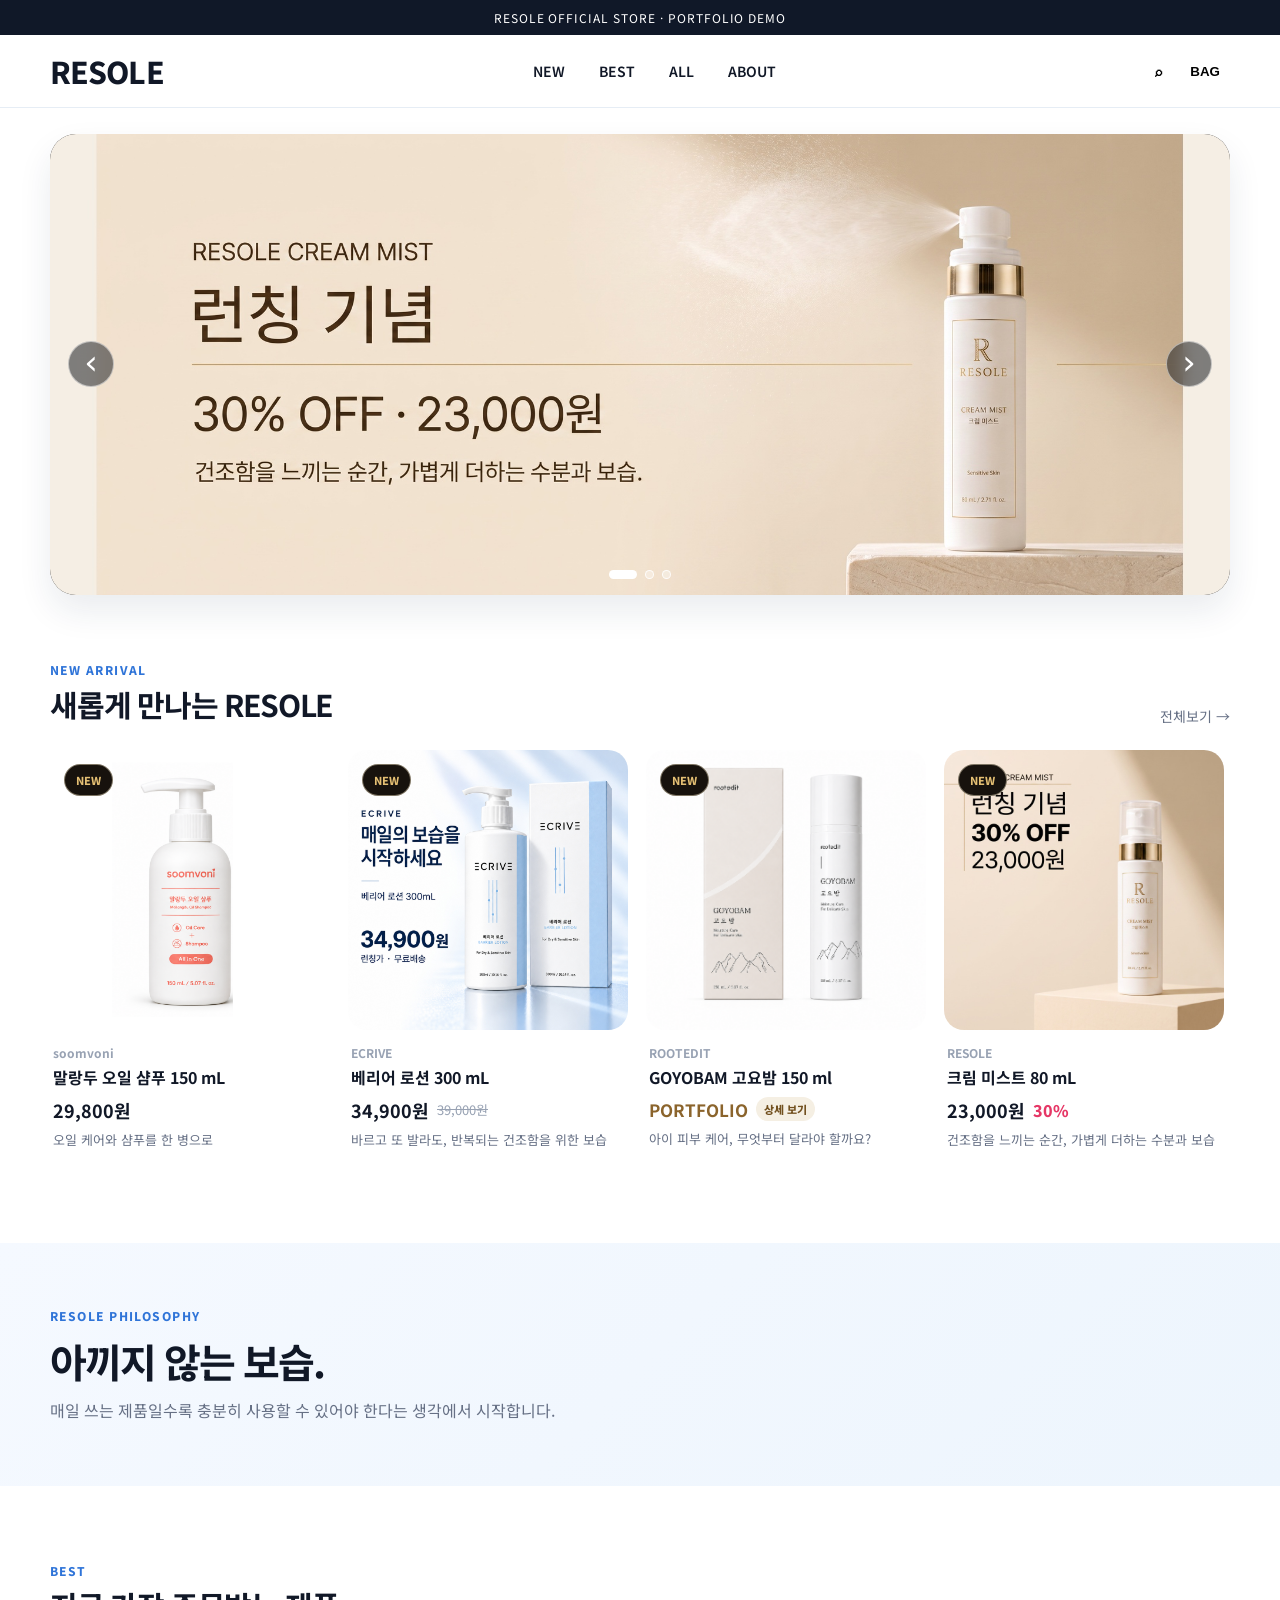
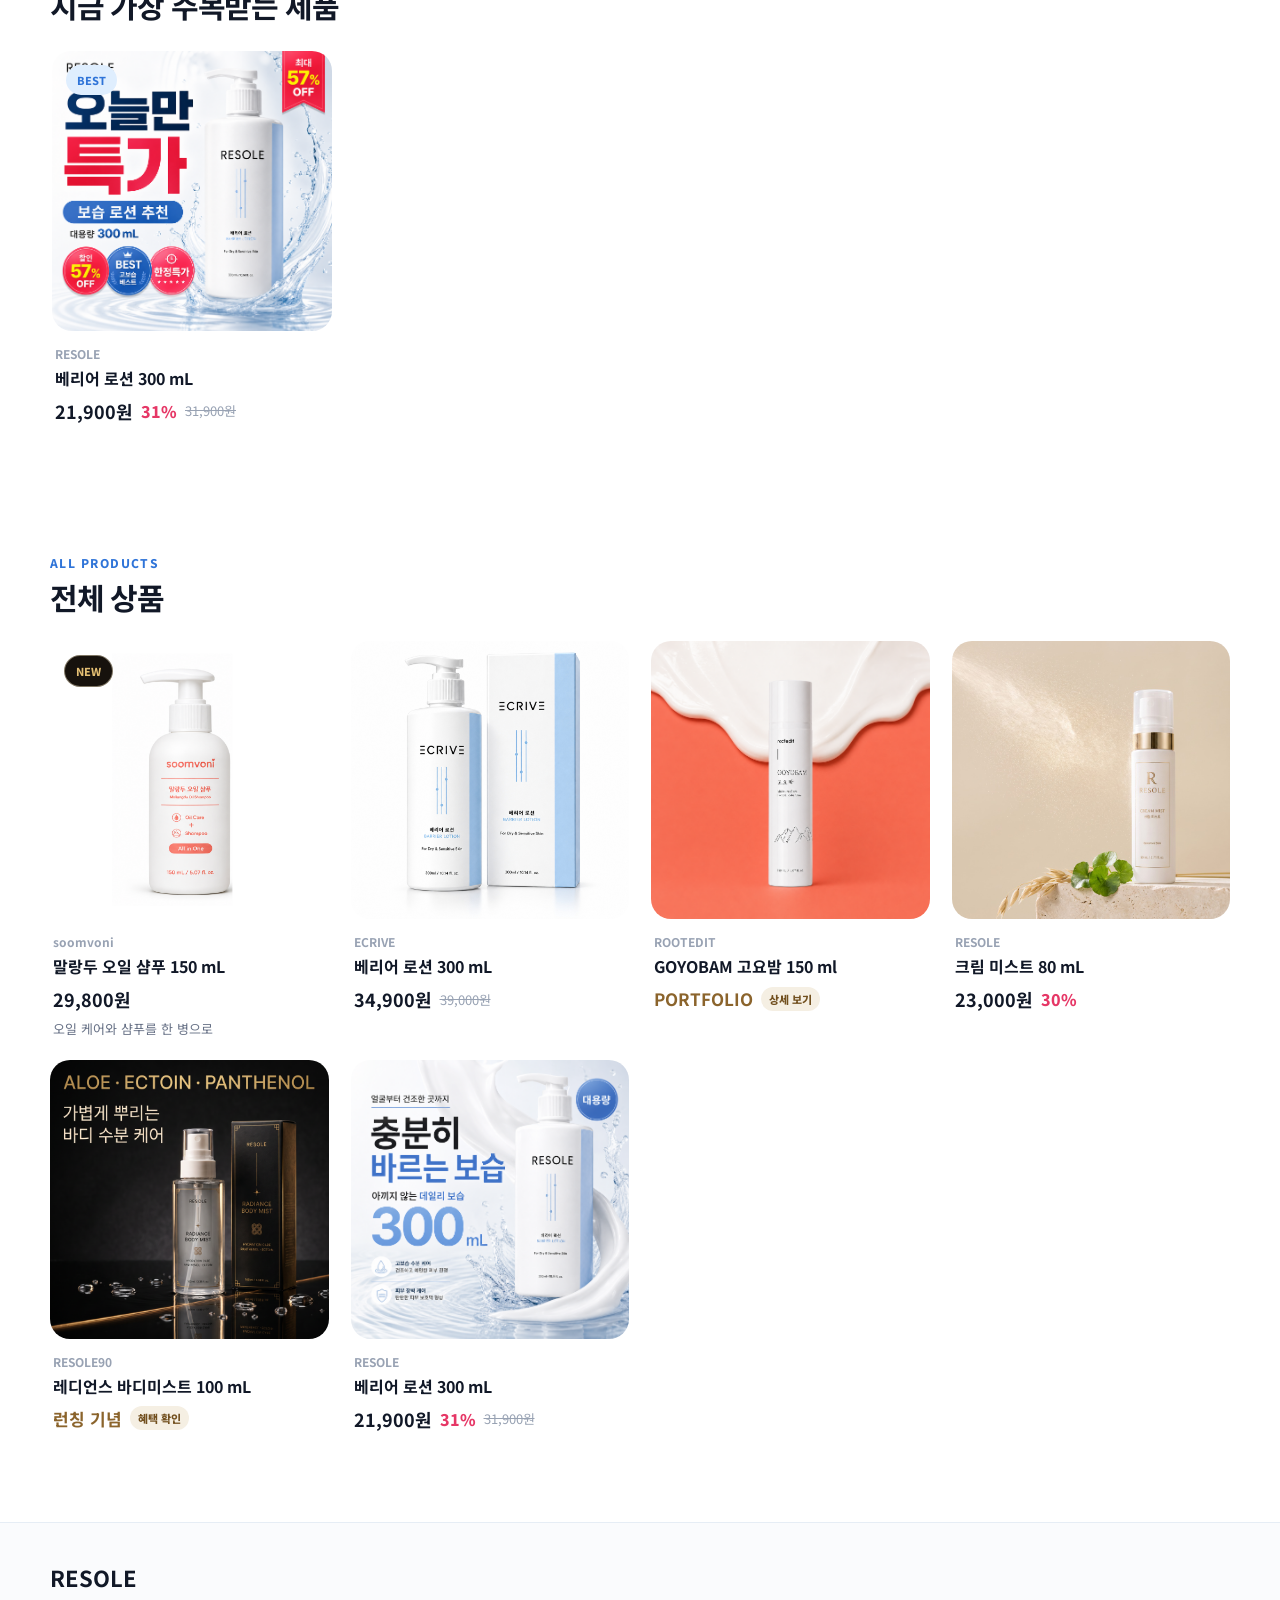
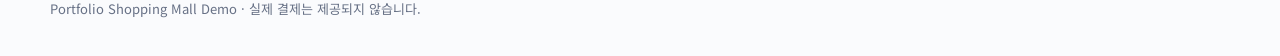
==== resole-lotion-demo/index.html @ a3c67f02 "Match video surrounds to artwork with raster-backed ivory surface" ====
<!doctype html>
<html lang="ko">
<head>
  <meta charset="UTF-8" />
  <meta name="viewport" content="width=device-width, initial-scale=1.0" />
  <title>RESOLE STORE</title>
  <meta name="description" content="RESOLE 제품 포트폴리오 스토어" />
  <link rel="preconnect" href="https://fonts.googleapis.com">
  <link rel="preconnect" href="https://fonts.gstatic.com" crossorigin>
  <link href="https://fonts.googleapis.com/css2?family=Noto+Sans+KR:wght@400;500;600;700;800&display=swap" rel="stylesheet">
  <link rel="stylesheet" href="styles.css?v=20260813-main-restored" />
  <link rel="stylesheet" href="shop.css?v=20260813-main-restored" />
  <link rel="stylesheet" href="shop-enhancements.css?v=20260813-full-responsive" />
  <script defer src="shop-script.js?v=20260813-main-restored"></script>
</head>
<body class="shop-home">
  <div class="notice-bar">RESOLE OFFICIAL STORE · PORTFOLIO DEMO</div>
  <header class="store-header">
    <div class="store-shell header-row">
      <a class="store-logo" href="./">RESOLE</a>
      <nav class="store-nav" aria-label="주요 메뉴"><a href="#new">NEW</a><a href="#best">BEST</a><a href="#all">ALL</a><a href="#about">ABOUT</a></nav>
      <div class="header-actions" aria-label="쇼핑 메뉴"><button type="button" aria-label="검색">⌕</button><button type="button" aria-label="장바구니">BAG</button></div>
    </div>
  </header>
  <main>
    <section class="store-hero store-shell" aria-labelledby="featured-campaigns">
      <h1 class="sr-only" id="featured-campaigns">주요 캠페인</h1>
      <div class="hero-carousel" data-carousel aria-roledescription="carousel" aria-label="RESOLE 주요 제품 배너">
        <div class="hero-viewport">
          <div class="hero-track">
            <article class="hero-slide" data-slide aria-label="1 / 3">
              <a href="product/cream-mist.html" class="hero-link"><img src="assets/cream-mist/shop/banner.jpg" alt="RESOLE 크림 미스트 런칭 기념 배너" /></a>
            </article>
            <article class="hero-slide" data-slide aria-label="2 / 3">
              <a href="product/radiance-body-mist.html" class="hero-link"><img src="assets/body-mist/shop/BANNER.png" alt="리솔90 레디언스 바디미스트 런칭 기념 배너" /></a>
            </article>
            <article class="hero-slide" data-slide aria-label="3 / 3">
              <a href="product/barrier-lotion.html" class="hero-link"><img src="../banner/main-banner.png" alt="RESOLE 베리어 로션 메인 배너" /></a>
            </article>
          </div>
        </div>
        <button class="carousel-control carousel-prev" type="button" data-carousel-prev aria-label="이전 배너">‹</button>
        <button class="carousel-control carousel-next" type="button" data-carousel-next aria-label="다음 배너">›</button>
        <div class="carousel-dots" aria-label="배너 선택">
          <button type="button" class="active" data-slide-to="0" aria-label="크림 미스트 배너 보기" aria-current="true"></button>
          <button type="button" data-slide-to="1" aria-label="바디미스트 배너 보기"></button>
          <button type="button" data-slide-to="2" aria-label="베리어 로션 배너 보기"></button>
        </div>
      </div>
    </section>

    <section id="new" class="store-section store-shell">
      <div class="store-section-head"><div><p class="section-kicker">NEW ARRIVAL</p><h2>새롭게 만나는 RESOLE</h2></div><a href="#all">전체보기 <span>→</span></a></div>
      <div class="product-rail" aria-label="신상품 목록">
<article class="product-card"><a href="product/soomvoni-mallangdu.html?v=20261126-soomvoni-r7" class="product-image-wrap"><span class="card-badge mist">NEW</span><img src="assets/soomvoni-mallangdu/shop/t01.png?v=20261126-soomvoni-r7" alt="숨보니 말랑두 오일 샴푸 150 mL"></a><div class="product-card-body"><p class="product-brand">soomvoni</p><a href="product/soomvoni-mallangdu.html?v=20261126-soomvoni-r7" class="product-name">말랑두 오일 샴푸 150 mL</a><div class="product-price"><strong>29,800원</strong></div><p class="product-meta">오일 케어와 샴푸를 한 병으로</p></div></article>
        <article class="product-card">
          <a href="product/ecrive-barrier-lotion.html?v=20261022-r2" class="product-image-wrap"><span class="card-badge mist">NEW</span><img src="assets/ecrive-barrier-lotion/shop/01-copy-launch.jpg?v=20260928-r1" alt="ECRIVE 베리어 로션 300 mL" /></a>
          <div class="product-card-body"><p class="product-brand">ECRIVE</p><a href="product/ecrive-barrier-lotion.html?v=20261022-r2" class="product-name">베리어 로션 300 mL</a><div class="product-price"><strong>34,900원</strong><del>39,000원</del></div><p class="product-meta">바르고 또 발라도, 반복되는 건조함을 위한 보습</p></div>
        </article>
        <article class="product-card">
          <a href="product/goyobam.html?v=20260908-r10" class="product-image-wrap"><span class="card-badge mist">NEW</span><img src="assets/goyobam/shop/thumb01.png?v=20260827-r1" alt="ROOTEDIT GOYOBAM 고요밤 150 ml" /></a>
          <div class="product-card-body"><p class="product-brand">ROOTEDIT</p><a href="product/goyobam.html?v=20260908-r10" class="product-name">GOYOBAM 고요밤 150 ml</a><div class="product-availability"><strong>PORTFOLIO</strong><span>상세 보기</span></div><p class="product-meta">아이 피부 케어, 무엇부터 달라야 할까요?</p></div>
        </article>
        <article class="product-card">
          <a href="product/cream-mist.html" class="product-image-wrap"><span class="card-badge mist">NEW</span><img src="assets/cream-mist/shop/thumb01.jpg" alt="RESOLE 크림 미스트 80 mL" /></a>
          <div class="product-card-body"><p class="product-brand">RESOLE</p><a href="product/cream-mist.html" class="product-name">크림 미스트 80 mL</a><div class="product-price"><strong>23,000원</strong><span>30%</span></div><p class="product-meta">건조함을 느끼는 순간, 가볍게 더하는 수분과 보습</p></div>
        </article>
        <article class="product-card">
          <a href="product/radiance-body-mist.html" class="product-image-wrap"><span class="card-badge mist">NEW</span><img src="assets/body-mist/shop/S-04_thumb.png" alt="리솔90 레디언스 바디미스트 100 mL" /></a>
          <div class="product-card-body"><p class="product-brand">RESOLE90</p><a href="product/radiance-body-mist.html" class="product-name">레디언스 바디미스트 100 mL</a><div class="product-availability"><strong>런칭 기념</strong><span>한정 혜택</span></div><p class="product-meta">건조함이 느껴지는 순간, 산뜻하게</p></div>
        </article>
        <article class="product-card">
          <a href="product/barrier-lotion.html" class="product-image-wrap"><span class="card-badge">NEW</span><img src="../thumbs/thum01_00001_.png" alt="RESOLE 베리어 로션 300 mL" /></a>
          <div class="product-card-body"><p class="product-brand">RESOLE</p><a href="product/barrier-lotion.html" class="product-name">베리어 로션 300 mL</a><div class="product-price"><strong>21,900원</strong><span>31%</span><del>31,900원</del></div><p class="product-meta">얼굴부터 건조한 곳까지 충분히</p></div>
        </article>
      </div>
    </section>

    <section class="story-strip" id="about"><div class="store-shell story-inner"><p class="section-kicker">RESOLE PHILOSOPHY</p><h2>아끼지 않는 보습.</h2><p>매일 쓰는 제품일수록 충분히 사용할 수 있어야 한다는 생각에서 시작합니다.</p></div></section>

    <section id="best" class="store-section store-shell">
      <div class="store-section-head"><div><p class="section-kicker">BEST</p><h2>지금 가장 주목받는 제품</h2></div></div>
      <div class="product-rail"><article class="product-card"><a href="product/barrier-lotion.html" class="product-image-wrap"><span class="card-badge soft">BEST</span><img src="../thumbs/thum02_00001_.png" alt="RESOLE 베리어 로션 300 mL" /></a><div class="product-card-body"><p class="product-brand">RESOLE</p><a href="product/barrier-lotion.html" class="product-name">베리어 로션 300 mL</a><div class="product-price"><strong>21,900원</strong><span>31%</span><del>31,900원</del></div></div></article></div>
    </section>

    <section id="all" class="store-section store-shell compact-bottom">
      <div class="store-section-head"><div><p class="section-kicker">ALL PRODUCTS</p><h2>전체 상품</h2></div></div>
      <div class="all-product-grid">
<article class="product-card"><a href="product/soomvoni-mallangdu.html?v=20261126-soomvoni-r7" class="product-image-wrap"><span class="card-badge mist">NEW</span><img src="assets/soomvoni-mallangdu/shop/t01.png?v=20261126-soomvoni-r7" alt="숨보니 말랑두 오일 샴푸 150 mL"></a><div class="product-card-body"><p class="product-brand">soomvoni</p><a href="product/soomvoni-mallangdu.html?v=20261126-soomvoni-r7" class="product-name">말랑두 오일 샴푸 150 mL</a><div class="product-price"><strong>29,800원</strong></div><p class="product-meta">오일 케어와 샴푸를 한 병으로</p></div></article>
        <article class="product-card"><a href="product/ecrive-barrier-lotion.html?v=20261022-r2" class="product-image-wrap"><img src="assets/ecrive-barrier-lotion/shop/06-image-main.jpg?v=20260928-r1" alt="ECRIVE 베리어 로션 300 mL" /></a><div class="product-card-body"><p class="product-brand">ECRIVE</p><a href="product/ecrive-barrier-lotion.html?v=20261022-r2" class="product-name">베리어 로션 300 mL</a><div class="product-price"><strong>34,900원</strong><del>39,000원</del></div></div></article>
        <article class="product-card"><a href="product/goyobam.html?v=20260908-r10" class="product-image-wrap"><img src="assets/goyobam/shop/thumb06.png?v=20260827-r1" alt="ROOTEDIT GOYOBAM 고요밤 150 ml" /></a><div class="product-card-body"><p class="product-brand">ROOTEDIT</p><a href="product/goyobam.html?v=20260908-r10" class="product-name">GOYOBAM 고요밤 150 ml</a><div class="product-availability"><strong>PORTFOLIO</strong><span>상세 보기</span></div></div></article>
        <article class="product-card"><a href="product/cream-mist.html" class="product-image-wrap"><img src="assets/cream-mist/shop/thumb05.jpg" alt="RESOLE 크림 미스트 80 mL" /></a><div class="product-card-body"><p class="product-brand">RESOLE</p><a href="product/cream-mist.html" class="product-name">크림 미스트 80 mL</a><div class="product-price"><strong>23,000원</strong><span>30%</span></div></div></article>
        <article class="product-card"><a href="product/radiance-body-mist.html" class="product-image-wrap"><img src="assets/body-mist/shop/S-06_thumb.png" alt="리솔90 레디언스 바디미스트 100 mL" /></a><div class="product-card-body"><p class="product-brand">RESOLE90</p><a href="product/radiance-body-mist.html" class="product-name">레디언스 바디미스트 100 mL</a><div class="product-availability"><strong>런칭 기념</strong><span>혜택 확인</span></div></div></article>
        <article class="product-card"><a href="product/barrier-lotion.html" class="product-image-wrap"><img src="../thumbs/thum03_00001_.png" alt="RESOLE 베리어 로션 300 mL" /></a><div class="product-card-body"><p class="product-brand">RESOLE</p><a href="product/barrier-lotion.html" class="product-name">베리어 로션 300 mL</a><div class="product-price"><strong>21,900원</strong><span>31%</span><del>31,900원</del></div></div></article>
      </div>
    </section>
  </main>
  <footer class="store-footer"><div class="store-shell"><strong>RESOLE</strong><p>Portfolio Shopping Mall Demo · 실제 결제는 제공되지 않습니다.</p></div></footer>
</body>
</html>
---- resole-lotion-demo/styles.css ----
:root{--bg:#f5f8fc;--card:#fff;--line:#dfe8f5;--text:#101828;--muted:#667085;--blue:#6fa9ef;--blue-deep:#2f74d8;--shadow:0 18px 40px rgba(31,52,93,.08);--radius:24px}*{box-sizing:border-box}html{scroll-behavior:smooth}body{margin:0;font-family:'Noto Sans KR',system-ui,sans-serif;color:var(--text);background:linear-gradient(180deg,#f7faff 0%,#eef4fb 100%)}img,video{display:block;max-width:100%}a{color:inherit;text-decoration:none}.wrap{width:min(1180px,calc(100% - 32px));margin:0 auto}.card{background:rgba(255,255,255,.92);border:1px solid rgba(210,223,241,.95);border-radius:var(--radius);box-shadow:var(--shadow)}.top-banner{background:#0f172a;color:#fff;text-align:center;font-size:13px;padding:10px 16px}.site-header{position:sticky;top:0;z-index:30;backdrop-filter:blur(16px);background:rgba(248,251,255,.82);border-bottom:1px solid rgba(214,225,241,.8)}.header-inner{display:flex;justify-content:space-between;align-items:center;padding:18px 0}.brand{font-size:32px;font-weight:800;letter-spacing:-.03em}.nav{display:flex;gap:28px;color:var(--muted);font-weight:500}.hero-banner{padding:28px 0 20px}.hero-banner img{width:100%;border-radius:28px;border:1px solid rgba(210,223,241,.95);box-shadow:var(--shadow)}.product{display:grid;grid-template-columns:minmax(0,1.1fr) minmax(320px,420px);gap:28px;align-items:start;padding:14px 0 28px}.gallery-panel{display:grid;gap:16px}.gallery-main{padding:18px}.gallery-main img{border-radius:18px;width:100%}.thumb-grid{display:grid;grid-template-columns:repeat(3,1fr);gap:12px}.thumb{padding:8px;border-radius:18px;border:1px solid var(--line);background:rgba(255,255,255,.8);cursor:pointer}.thumb.active{border-color:var(--blue-deep);box-shadow:0 0 0 2px rgba(47,116,216,.14) inset}.thumb img{border-radius:12px}.purchase-panel{position:sticky;top:92px;padding:28px}.eyebrow{color:var(--blue-deep);font-weight:700;font-size:13px;margin:0 0 10px}.purchase-panel h1{font-size:36px;line-height:1.15;letter-spacing:-.04em;margin:0}.sub-title{color:var(--muted);margin:10px 0 0}.price-box{margin-top:22px;padding:18px 20px;border:1px solid #d5e5fb;border-radius:20px;background:linear-gradient(180deg,#f9fcff 0%,#f0f6ff 100%)}.event-chip{display:inline-block;padding:6px 10px;border-radius:999px;background:#ffe7ef;color:#d92d61;font-size:12px;font-weight:800}.price-line{display:flex;gap:10px;align-items:center;margin-top:12px}.origin{color:#98a2b3;text-decoration:line-through}.discount{color:#d92d61;font-weight:800}.sale-price{font-size:36px;font-weight:800;margin-top:6px;letter-spacing:-.03em}.delivery{color:var(--muted);margin:6px 0 0;font-size:14px}.key-points{margin:22px 0;padding-left:18px;display:grid;gap:10px;color:#344054}.option-box,.quantity-box,.total-box{display:flex;justify-content:space-between;align-items:center;gap:12px;padding:16px 0;border-top:1px solid var(--line)}.option-box label,.quantity-box span,.total-box span{font-weight:700}select,input[type=number]{border:1px solid #cfddf0;border-radius:12px;padding:12px 14px;font:inherit;background:#fff}select{min-width:160px}.qty-control{display:flex;align-items:center;gap:8px}.qty-control button{width:36px;height:36px;border-radius:10px;border:1px solid #cfddf0;background:#fff;cursor:pointer}.qty-control input{width:72px;text-align:center}.total-box strong{font-size:28px;letter-spacing:-.03em}.action-row{display:grid;grid-template-columns:1fr 1fr;gap:12px;margin-top:20px}.btn{border:0;border-radius:16px;padding:16px 18px;font:inherit;font-weight:800;cursor:pointer}.btn-light{background:#eef4fb;color:#344054}.btn-primary{background:linear-gradient(135deg,var(--blue-deep),var(--blue));color:#fff}.trust{display:grid;grid-template-columns:repeat(4,1fr);gap:14px;padding-bottom:22px}.trust-item{padding:20px}.trust-item strong{display:block;font-size:20px;color:var(--blue-deep)}.trust-item span{display:block;margin-top:8px;color:var(--muted);font-size:14px}.section-title{margin:18px 0}.section-title h2{margin:0;font-size:34px;letter-spacing:-.03em}.section-title p{margin:8px 0 0;color:var(--muted)}.detail-stack{display:grid;gap:18px}.detail-image,.video-block{width:100%}.detail-image{border-radius:24px;border:1px solid rgba(210,223,241,.95);box-shadow:var(--shadow);background:#fff}.video-block{padding:18px}.video-frame{position:relative;overflow:hidden;border-radius:18px;background:#fff}.video-frame video{width:100%;height:auto}.video-overlay{position:absolute;inset:0;width:100%;height:100%;object-fit:fill;pointer-events:none}.faq{padding:34px 0 120px}.faq-list{display:grid;gap:14px}details.card{padding:20px 22px}summary{cursor:pointer;font-weight:700}details p{color:var(--muted);margin:14px 0 0;line-height:1.7}.mobile-buybar{position:fixed;left:0;right:0;bottom:0;display:none;justify-content:space-between;align-items:center;gap:12px;padding:14px 16px calc(14px + env(safe-area-inset-bottom));background:rgba(255,255,255,.95);border-top:1px solid var(--line);box-shadow:0 -12px 30px rgba(31,52,93,.08)}.mobile-buybar strong{display:block}.mobile-buybar span{font-size:13px;color:var(--muted)}@media(max-width:1024px){.product{grid-template-columns:1fr}.purchase-panel{position:static}.trust{grid-template-columns:repeat(2,1fr)}}@media(max-width:720px){.wrap{width:min(100% - 20px,1000px)}.brand{font-size:26px}.nav{display:none}.hero-banner{padding-top:18px}.thumb-grid{grid-template-columns:repeat(3,1fr)}.purchase-panel{padding:22px}.purchase-panel h1,.sale-price{font-size:30px}.section-title h2{font-size:28px}.trust{grid-template-columns:1fr}.mobile-buybar{display:flex}body{padding-bottom:90px}}
---- resole-lotion-demo/shop.css ----
:root{--ink:#111827;--muted:#667085;--line:#e6edf5;--white:#fff;--blue:#6aa8ef;--blue-deep:#2f74d8;--pink:#ff5b7f}body.shop-home,body.product-page{background:#fff;color:var(--ink)}.store-shell{width:min(1180px,calc(100% - 32px));margin:0 auto}.notice-bar{background:#101828;color:#fff;text-align:center;padding:9px 14px;font-size:12px;letter-spacing:.08em}.store-header{position:sticky;top:0;z-index:50;background:rgba(255,255,255,.94);backdrop-filter:blur(14px);border-bottom:1px solid var(--line)}.header-row{display:flex;align-items:center;justify-content:space-between;min-height:72px}.store-logo{font-size:30px;font-weight:800;letter-spacing:-.03em}.store-nav{display:flex;gap:34px;font-size:14px;font-weight:600}.header-actions{display:flex;gap:8px}.header-actions button{border:0;background:transparent;padding:8px 10px;cursor:pointer;font-weight:700}.store-hero{padding:26px 0 10px}.hero-link img{width:100%;border-radius:26px;box-shadow:0 16px 34px rgba(19,41,75,.09)}.store-section{padding:56px 0}.store-section-head{display:flex;align-items:end;justify-content:space-between;margin-bottom:22px}.store-section-head h2{margin:4px 0 0;font-size:30px;letter-spacing:-.04em}.store-section-head>a{font-size:14px;color:var(--muted)}.section-kicker{margin:0;color:var(--blue-deep);font-weight:800;font-size:12px;letter-spacing:.12em}.product-rail{display:flex;gap:18px;overflow-x:auto;padding:2px 2px 18px;scroll-snap-type:x proximity;scrollbar-width:thin}.product-card{flex:0 0 280px;scroll-snap-align:start}.product-image-wrap{position:relative;display:block;border-radius:20px;overflow:hidden;background:#f4f7fb}.product-image-wrap img{width:100%;aspect-ratio:1/1;object-fit:cover}.card-badge{position:absolute;top:14px;left:14px;z-index:2;background:#0f172a;color:#fff;border-radius:999px;padding:7px 11px;font-size:11px;font-weight:800}.card-badge.soft{background:#dfeefe;color:#2f74d8}.product-card-body{padding:14px 3px 0}.product-brand{margin:0 0 4px;font-size:12px;color:#98a2b3;font-weight:700}.product-name{font-size:16px;font-weight:700}.product-price{display:flex;align-items:center;gap:8px;margin-top:8px}.product-price strong{font-size:18px}.product-price span{color:#e63766;font-weight:800}.product-price del{color:#98a2b3;font-size:13px}.product-meta{font-size:13px;color:var(--muted);margin:7px 0 0}.story-strip{background:linear-gradient(135deg,#f5f9ff,#edf5fd);margin:20px 0}.story-inner{padding:64px 0}.story-inner h2{font-size:40px;margin:8px 0;letter-spacing:-.05em}.story-inner p:last-child{color:var(--muted);margin:0}.all-product-grid{display:grid;grid-template-columns:repeat(4,minmax(0,1fr));gap:22px}.all-product-grid .product-card{flex:none}.compact-bottom{padding-bottom:90px}.store-footer{border-top:1px solid var(--line);background:#fafbfd;padding:38px 0;color:var(--muted)}.store-footer strong{color:var(--ink);font-size:22px}.store-footer p{margin:6px 0 0;font-size:13px}.breadcrumb{display:flex;gap:10px;align-items:center;color:#98a2b3;font-size:13px;padding:24px 0 12px}.product-page .product{display:grid;grid-template-columns:minmax(0,1fr) 420px;gap:42px;align-items:start;padding:16px 0 54px}.product-page .gallery-main{padding:0;border-radius:24px;overflow:hidden;background:#f7f9fc}.product-page .gallery-main img{width:100%;aspect-ratio:1/1;object-fit:cover;border-radius:0}.thumb-strip{display:flex;gap:10px;overflow-x:auto;padding:12px 1px 8px;scroll-snap-type:x mandatory}.thumb-strip .thumb{flex:0 0 104px;padding:0;border:2px solid transparent;border-radius:14px;overflow:hidden;background:#fff;cursor:pointer;scroll-snap-align:start}.thumb-strip .thumb.active{border-color:#2f74d8}.thumb-strip .thumb img{width:100%;aspect-ratio:1/1;object-fit:cover;border-radius:0}.product-page .purchase-panel{position:sticky;top:92px;padding:0;background:none;border:0;box-shadow:none}.product-page .eyebrow{margin:0;color:var(--blue-deep);font-weight:800;font-size:13px;letter-spacing:.08em}.product-page .purchase-panel h1{margin:8px 0 0;font-size:34px;letter-spacing:-.05em}.rating-row{display:flex;gap:12px;align-items:center;margin:18px 0}.rating-row span{color:#f5a524;letter-spacing:.05em}.rating-row button{border:0;background:transparent;color:var(--muted);padding:0}.product-page .price-box{padding:18px 0;margin:0;border:0;border-top:1px solid var(--line);border-bottom:1px solid var(--line);border-radius:0;background:none}.product-page .price-line{display:flex;align-items:baseline;gap:10px;margin-top:0}.product-page .discount{color:#e63766;font-size:26px;font-weight:800}.product-page .sale-price{font-size:34px;font-weight:800;letter-spacing:-.04em;margin:0}.shipping-info,.product-page .option-box,.product-page .quantity-box,.product-page .total-box{display:flex;align-items:center;justify-content:space-between;padding:17px 0;border-top:0;border-bottom:1px solid var(--line)}.product-page .key-points{margin:0;padding:18px 0 18px 20px;border-bottom:1px solid var(--line);display:grid;gap:8px;color:#475467}.detail-tabs{display:grid;grid-template-columns:repeat(3,1fr);border-top:1px solid var(--line);border-bottom:1px solid var(--line);margin-top:10px}.detail-tabs a{text-align:center;padding:18px 12px;color:#667085;font-weight:700}.detail-tabs a.active{color:#111827;border-bottom:2px solid #111827}.product-page .detail{padding:34px 0}.product-page .detail-stack{display:block;width:min(100%,1200px);margin:0 auto}.product-page .detail-image{display:block;width:100%;height:auto;margin:0;border:0;border-radius:0;box-shadow:none}.product-page .video-block{width:100%;padding:0;margin:0;border:0;border-radius:0;box-shadow:none}.product-page .video-frame{position:relative;width:100%;overflow:hidden;background:#fff;border-radius:0}.product-page .video-frame video{width:100%;height:auto;display:block}.product-page .video-overlay{position:absolute;inset:0;width:100%;height:100%;object-fit:fill;pointer-events:none}.product-page .video-overlay.white-key{mix-blend-mode:multiply}.info-section{padding:42px 0}.info-grid{display:grid;grid-template-columns:repeat(3,1fr);border-top:1px solid var(--line)}.info-grid>div{padding:18px;border-bottom:1px solid var(--line)}.info-grid span{display:block;font-size:12px;color:#98a2b3;margin-bottom:6px}.product-page .faq{padding:42px 0 110px}.product-page .faq details{border-top:1px solid var(--line);padding:18px 0}.mobile-buybar{z-index:60}.product-page .action-row{grid-template-columns:1fr 1.2fr}@media(max-width:900px){.store-nav{display:none}.all-product-grid{grid-template-columns:repeat(2,1fr)}.product-page .product{grid-template-columns:1fr}.product-page .purchase-panel{position:static}.product-card{flex-basis:240px}.detail-tabs{position:sticky;top:72px;background:#fff;z-index:40}.info-grid{grid-template-columns:1fr}}@media(max-width:560px){.store-shell{width:min(100% - 20px,1180px)}.header-row{min-height:62px}.store-logo{font-size:25px}.store-hero{padding-top:14px}.hero-link img{border-radius:16px}.store-section{padding:38px 0}.store-section-head h2{font-size:24px}.product-card{flex-basis:78vw;max-width:310px}.all-product-grid{grid-template-columns:1fr 1fr;gap:12px}.product-name{font-size:14px}.story-inner{padding:46px 0}.story-inner h2{font-size:32px}.product-page .purchase-panel h1{font-size:29px}.thumb-strip .thumb{flex-basis:82px}.product-page .detail{width:100%;padding-top:18px}.product-page .detail-stack{width:100%}.detail-tabs{width:100%}}
---- resole-lotion-demo/shop-enhancements.css ----
.sr-only {
  position: absolute;
  width: 1px;
  height: 1px;
  padding: 0;
  margin: -1px;
  overflow: hidden;
  clip: rect(0, 0, 0, 0);
  white-space: nowrap;
  border: 0;
}

.hero-carousel {
  position: relative;
}

.hero-viewport {
  overflow: hidden;
  aspect-ratio: 2007 / 784;
  border-radius: 26px;
  background: #0b0c0d;
  box-shadow: 0 16px 34px rgba(19, 41, 75, 0.09);
}

.hero-track {
  display: flex;
  height: 100%;
  transition: transform 700ms cubic-bezier(0.22, 0.61, 0.36, 1);
  will-change: transform;
}

.hero-slide {
  flex: 0 0 100%;
  min-width: 0;
  height: 100%;
}

.hero-slide .hero-link,
.hero-slide .hero-link img {
  display: block;
  width: 100%;
  height: 100%;
}

.hero-slide .hero-link img {
  object-fit: cover;
  border-radius: 0;
  box-shadow: none;
}

.carousel-control {
  position: absolute;
  top: 50%;
  z-index: 3;
  display: grid;
  place-items: center;
  width: 46px;
  height: 46px;
  padding: 0 0 4px;
  border: 1px solid rgba(255, 255, 255, 0.52);
  border-radius: 50%;
  background: rgba(8, 12, 18, 0.5);
  color: #fff;
  font: 300 34px/1 system-ui, sans-serif;
  cursor: pointer;
  transform: translateY(-50%);
  backdrop-filter: blur(8px);
  transition: background 180ms ease, transform 180ms ease;
}

.carousel-control:hover,
.carousel-control:focus-visible {
  background: rgba(8, 12, 18, 0.78);
  transform: translateY(-50%) scale(1.05);
  outline: 2px solid #fff;
  outline-offset: 2px;
}

.carousel-prev { left: 18px; }
.carousel-next { right: 18px; }

.carousel-dots {
  position: absolute;
  left: 50%;
  bottom: 16px;
  z-index: 3;
  display: flex;
  gap: 8px;
  transform: translateX(-50%);
}

.carousel-dots button {
  width: 9px;
  height: 9px;
  padding: 0;
  border: 1px solid rgba(255, 255, 255, 0.85);
  border-radius: 999px;
  background: rgba(255, 255, 255, 0.35);
  cursor: pointer;
  transition: width 180ms ease, background 180ms ease;
}

.carousel-dots button.active {
  width: 28px;
  background: #fff;
}

.card-badge.mist {
  border: 1px solid rgba(230, 216, 185, 0.5);
  background: #17120d;
  color: #e4bf73;
}

.product-availability {
  display: flex;
  align-items: center;
  gap: 8px;
  margin-top: 8px;
}

.product-availability strong {
  font-size: 17px;
  color: #8b642c;
}

.product-availability span {
  padding: 4px 8px;
  border-radius: 999px;
  background: #f5efe3;
  color: #72501f;
  font-size: 11px;
  font-weight: 800;
}

.btn {
  display: flex;
  align-items: center;
  justify-content: center;
}

.mist-product-page .eyebrow {
  color: #9a7238;
}

.mist-edition span {
  color: #8b642c;
  font-size: 12px;
  font-weight: 800;
  letter-spacing: 0.12em;
}

.product-page .mist-offer-box {
  padding: 20px;
  border: 1px solid #dac49d;
  border-radius: 18px;
  background: linear-gradient(135deg, #fffdf8, #f7f0e3);
}

.mist-offer-box strong {
  display: block;
  margin-top: 12px;
  color: #2d2417;
  font-size: 22px;
}

.mist-offer-box p {
  margin: 7px 0 0;
  color: #766954;
  font-size: 13px;
  line-height: 1.55;
}

.mist-cta {
  background: linear-gradient(135deg, #17120d, #9a7238);
}

.mist-detail-section {
  width: 100%;
  overflow: hidden;
  background: #050505;
}

.mist-detail-frame {
  display: block;
  width: 100%;
  height: 2000px;
  border: 0;
  background: #050505;
}

@media (max-width: 560px) {
  body.shop-home,
  body.product-page {
    overflow-x: hidden;
  }

  .store-shell {
    width: calc(100% - 24px);
  }

  .notice-bar {
    padding-inline: 12px;
    font-size: 11px;
    letter-spacing: 0.04em;
  }

  .header-row {
    min-height: 58px;
  }

  .store-logo {
    font-size: 24px;
  }

  .header-actions button {
    padding-inline: 7px;
  }

  .store-hero {
    padding-top: 12px;
  }

  .hero-viewport {
    aspect-ratio: 2007 / 784;
    border-radius: 14px;
  }

  .hero-slide .hero-link img {
    object-fit: contain;
  }

  .carousel-control {
    width: 36px;
    height: 36px;
    font-size: 27px;
  }
  .carousel-prev { left: 8px; }
  .carousel-next { right: 8px; }
  .carousel-dots { bottom: 9px; }
  .carousel-dots button { width: 7px; height: 7px; }
  .carousel-dots button.active { width: 20px; }

  .store-section {
    padding-block: 34px;
  }

  .store-section-head {
    align-items: flex-start;
    gap: 12px;
  }

  .store-section-head h2,
  .story-inner h2,
  .product-page .purchase-panel h1,
  .product-name,
  .product-meta,
  .sub-title,
  .key-points,
  .mist-offer-box,
  .info-grid,
  .product-page .faq {
    word-break: keep-all;
    overflow-wrap: break-word;
  }

  .store-section-head h2 {
    font-size: clamp(22px, 6.8vw, 26px);
    line-height: 1.28;
  }

  .product-rail {
    margin-right: -12px;
    padding-right: 12px;
  }

  .product-card {
    flex-basis: min(82vw, 310px);
  }

  .story-inner {
    padding-block: 42px;
  }

  .story-inner h2 {
    font-size: clamp(29px, 8.5vw, 34px);
    line-height: 1.25;
  }

  .story-inner p:last-child {
    line-height: 1.7;
  }

  .all-product-grid {
    grid-template-columns: 1fr;
    gap: 28px;
  }

  .all-product-grid .product-card {
    width: 100%;
    max-width: none;
  }

  .breadcrumb {
    padding-block: 18px 8px;
  }

  .product-page .product {
    gap: 28px;
    padding-block: 10px 38px;
  }

  .product-page .gallery-main {
    border-radius: 16px;
  }

  .product-page .purchase-panel h1 {
    font-size: clamp(25px, 7.4vw, 30px);
    line-height: 1.3;
  }

  .product-page .action-row {
    grid-template-columns: 1fr;
  }

  .product-page .mist-offer-box {
    padding: 18px;
  }

  .mist-offer-box strong {
    font-size: 19px;
    line-height: 1.45;
  }

  .detail-tabs {
    top: 58px;
  }

  .detail-tabs a {
    padding-inline: 6px;
    font-size: 13px;
  }

  .info-section,
  .product-page .faq {
    padding-inline: 12px;
  }

  .mobile-buybar {
    gap: 10px;
    padding-inline: 12px;
  }

  .mobile-buybar .btn {
    flex: 0 0 auto;
    white-space: nowrap;
  }
}

@media (max-width: 420px) {
  .carousel-control {
    display: none;
  }

  .carousel-dots {
    bottom: 7px;
  }

  .product-availability,
  .product-price {
    flex-wrap: wrap;
  }

  .thumb-strip .thumb {
    flex-basis: 76px;
  }
}

@media (prefers-reduced-motion: reduce) {
  .hero-track { transition: none; }
}

/* RESPONSIVE COPYRIGHT */
@media (max-width: 720px) {
  .store-footer {
    padding: 24px 0;
  }

  .store-footer strong {
    font-size: 16px;
  }

  .store-footer p {
    margin-top: 5px;
    font-size: 11px;
    line-height: 1.65;
    word-break: keep-all;
  }
}
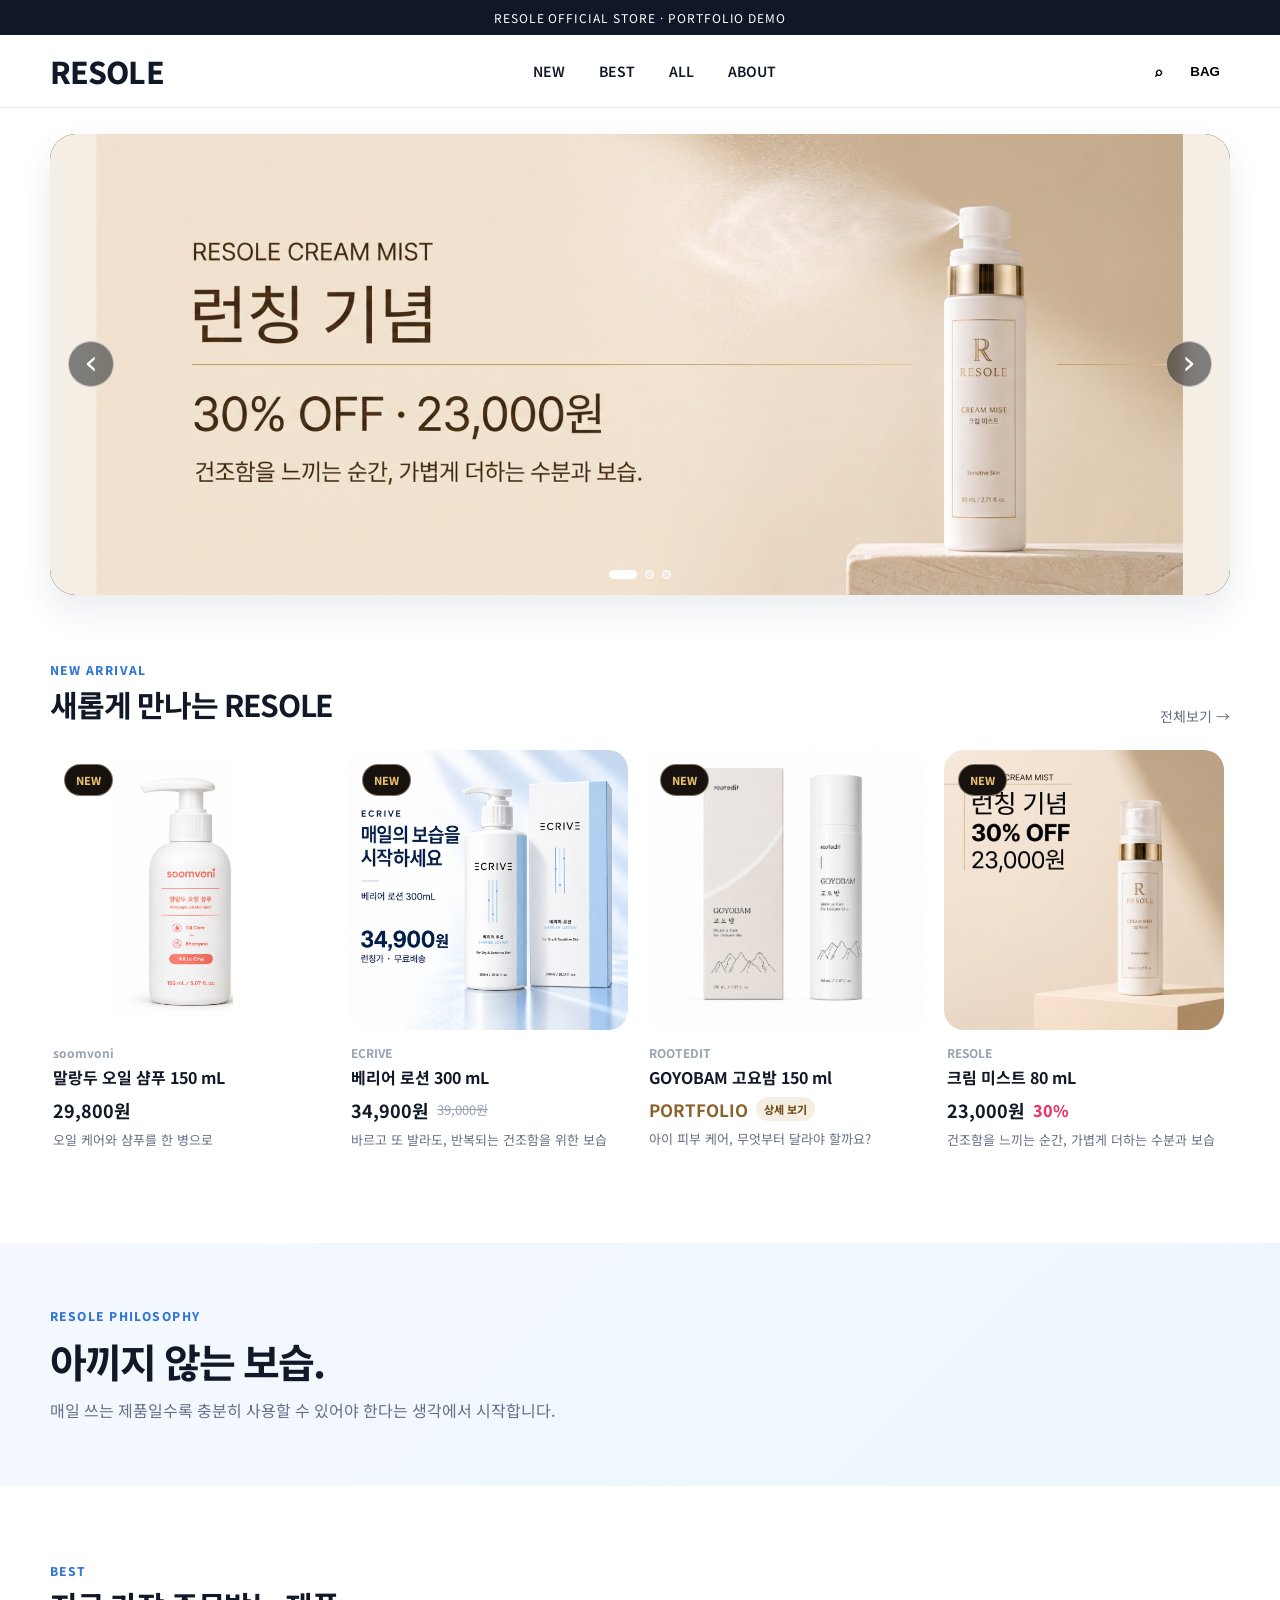
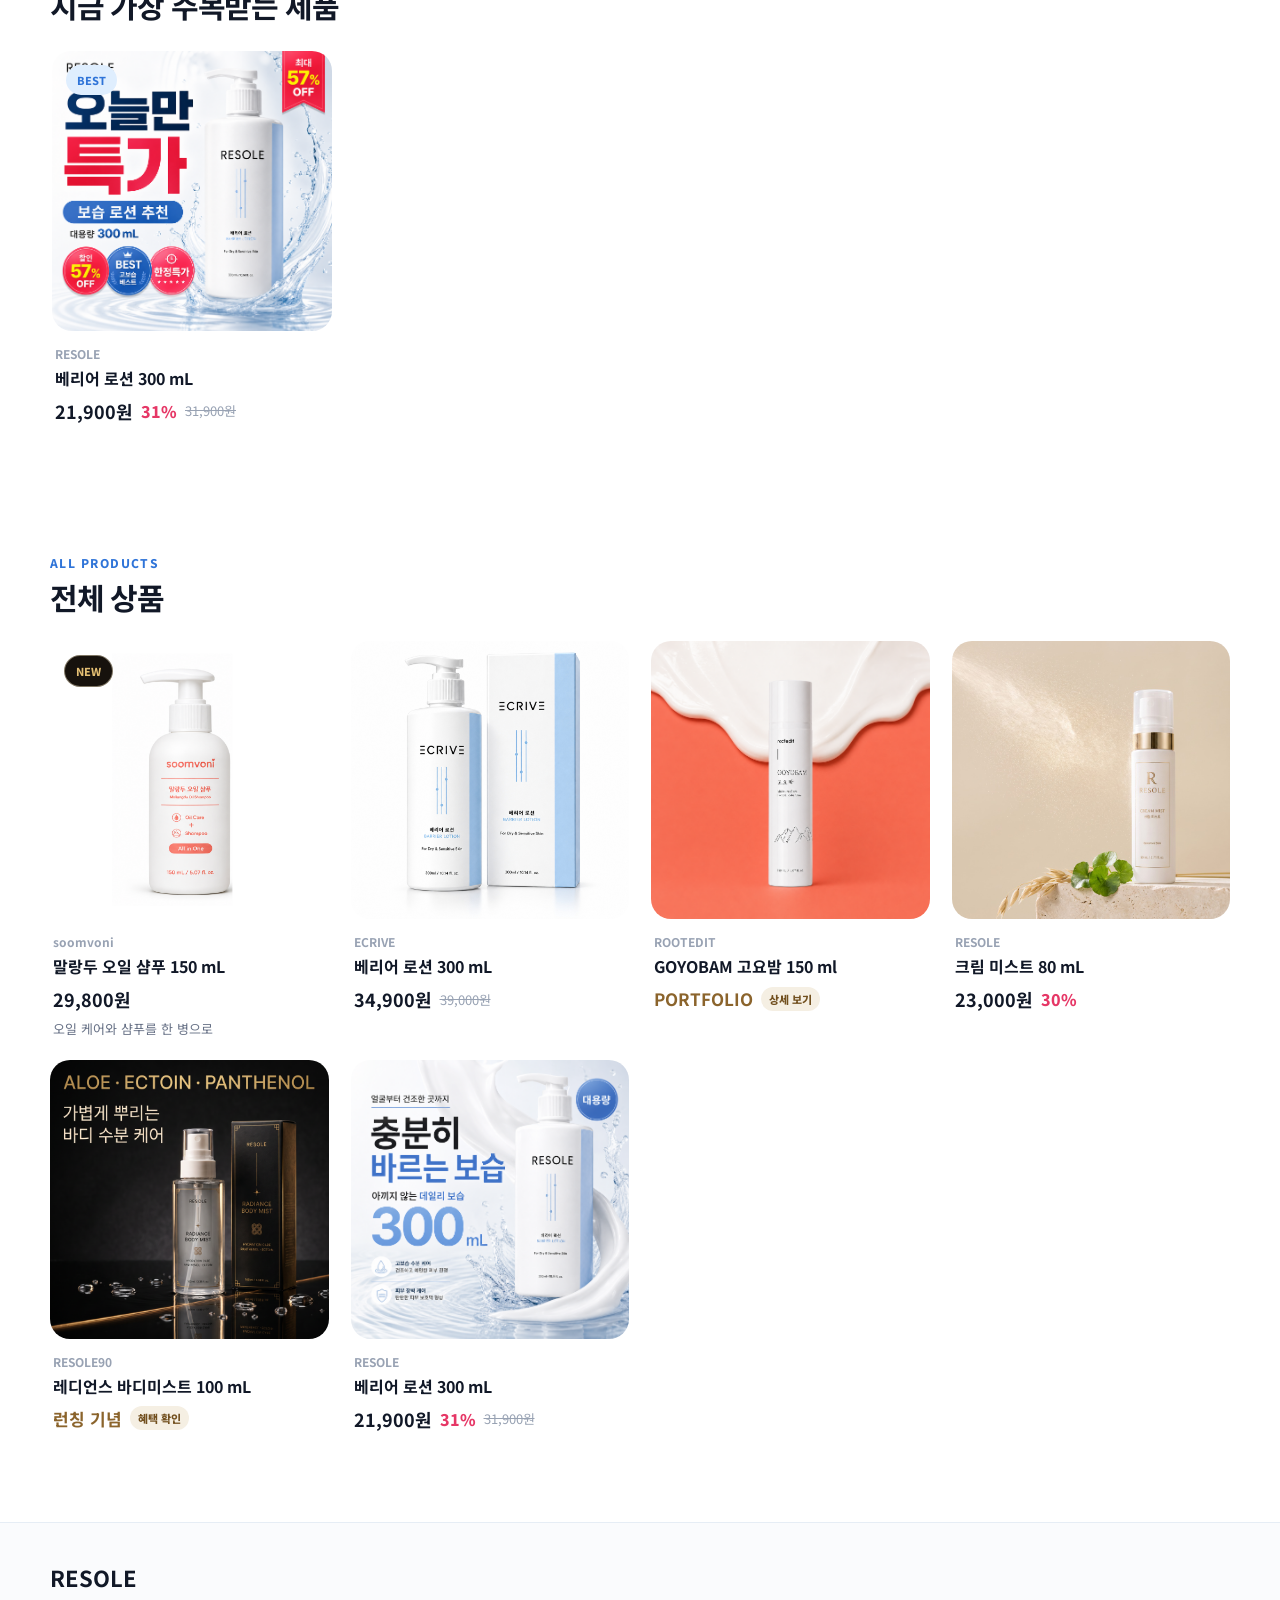
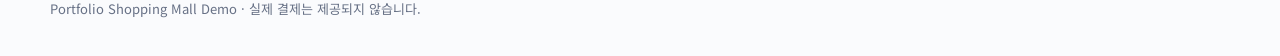
==== commit b426c2aa: "Fill coconut motion area edge to edge without gutters" ====
--- a/resole-lotion-demo/index.html
+++ b/resole-lotion-demo/index.html
@@ -53,7 +53,7 @@
     <section id="new" class="store-section store-shell">
       <div class="store-section-head"><div><p class="section-kicker">NEW ARRIVAL</p><h2>새롭게 만나는 RESOLE</h2></div><a href="#all">전체보기 <span>→</span></a></div>
       <div class="product-rail" aria-label="신상품 목록">
-<article class="product-card"><a href="product/soomvoni-mallangdu.html?v=20261126-soomvoni-r7" class="product-image-wrap"><span class="card-badge mist">NEW</span><img src="assets/soomvoni-mallangdu/shop/t01.png?v=20261126-soomvoni-r7" alt="숨보니 말랑두 오일 샴푸 150 mL"></a><div class="product-card-body"><p class="product-brand">soomvoni</p><a href="product/soomvoni-mallangdu.html?v=20261126-soomvoni-r7" class="product-name">말랑두 오일 샴푸 150 mL</a><div class="product-price"><strong>29,800원</strong></div><p class="product-meta">오일 케어와 샴푸를 한 병으로</p></div></article>
+<article class="product-card"><a href="product/soomvoni-mallangdu.html?v=20261126-soomvoni-r9" class="product-image-wrap"><span class="card-badge mist">NEW</span><img src="assets/soomvoni-mallangdu/shop/t01.png?v=20261126-soomvoni-r9" alt="숨보니 말랑두 오일 샴푸 150 mL"></a><div class="product-card-body"><p class="product-brand">soomvoni</p><a href="product/soomvoni-mallangdu.html?v=20261126-soomvoni-r9" class="product-name">말랑두 오일 샴푸 150 mL</a><div class="product-price"><strong>29,800원</strong></div><p class="product-meta">오일 케어와 샴푸를 한 병으로</p></div></article>
         <article class="product-card">
           <a href="product/ecrive-barrier-lotion.html?v=20261022-r2" class="product-image-wrap"><span class="card-badge mist">NEW</span><img src="assets/ecrive-barrier-lotion/shop/01-copy-launch.jpg?v=20260928-r1" alt="ECRIVE 베리어 로션 300 mL" /></a>
           <div class="product-card-body"><p class="product-brand">ECRIVE</p><a href="product/ecrive-barrier-lotion.html?v=20261022-r2" class="product-name">베리어 로션 300 mL</a><div class="product-price"><strong>34,900원</strong><del>39,000원</del></div><p class="product-meta">바르고 또 발라도, 반복되는 건조함을 위한 보습</p></div>
@@ -87,7 +87,7 @@
     <section id="all" class="store-section store-shell compact-bottom">
       <div class="store-section-head"><div><p class="section-kicker">ALL PRODUCTS</p><h2>전체 상품</h2></div></div>
       <div class="all-product-grid">
-<article class="product-card"><a href="product/soomvoni-mallangdu.html?v=20261126-soomvoni-r7" class="product-image-wrap"><span class="card-badge mist">NEW</span><img src="assets/soomvoni-mallangdu/shop/t01.png?v=20261126-soomvoni-r7" alt="숨보니 말랑두 오일 샴푸 150 mL"></a><div class="product-card-body"><p class="product-brand">soomvoni</p><a href="product/soomvoni-mallangdu.html?v=20261126-soomvoni-r7" class="product-name">말랑두 오일 샴푸 150 mL</a><div class="product-price"><strong>29,800원</strong></div><p class="product-meta">오일 케어와 샴푸를 한 병으로</p></div></article>
+<article class="product-card"><a href="product/soomvoni-mallangdu.html?v=20261126-soomvoni-r9" class="product-image-wrap"><span class="card-badge mist">NEW</span><img src="assets/soomvoni-mallangdu/shop/t01.png?v=20261126-soomvoni-r9" alt="숨보니 말랑두 오일 샴푸 150 mL"></a><div class="product-card-body"><p class="product-brand">soomvoni</p><a href="product/soomvoni-mallangdu.html?v=20261126-soomvoni-r9" class="product-name">말랑두 오일 샴푸 150 mL</a><div class="product-price"><strong>29,800원</strong></div><p class="product-meta">오일 케어와 샴푸를 한 병으로</p></div></article>
         <article class="product-card"><a href="product/ecrive-barrier-lotion.html?v=20261022-r2" class="product-image-wrap"><img src="assets/ecrive-barrier-lotion/shop/06-image-main.jpg?v=20260928-r1" alt="ECRIVE 베리어 로션 300 mL" /></a><div class="product-card-body"><p class="product-brand">ECRIVE</p><a href="product/ecrive-barrier-lotion.html?v=20261022-r2" class="product-name">베리어 로션 300 mL</a><div class="product-price"><strong>34,900원</strong><del>39,000원</del></div></div></article>
         <article class="product-card"><a href="product/goyobam.html?v=20260908-r10" class="product-image-wrap"><img src="assets/goyobam/shop/thumb06.png?v=20260827-r1" alt="ROOTEDIT GOYOBAM 고요밤 150 ml" /></a><div class="product-card-body"><p class="product-brand">ROOTEDIT</p><a href="product/goyobam.html?v=20260908-r10" class="product-name">GOYOBAM 고요밤 150 ml</a><div class="product-availability"><strong>PORTFOLIO</strong><span>상세 보기</span></div></div></article>
         <article class="product-card"><a href="product/cream-mist.html" class="product-image-wrap"><img src="assets/cream-mist/shop/thumb05.jpg" alt="RESOLE 크림 미스트 80 mL" /></a><div class="product-card-body"><p class="product-brand">RESOLE</p><a href="product/cream-mist.html" class="product-name">크림 미스트 80 mL</a><div class="product-price"><strong>23,000원</strong><span>30%</span></div></div></article>
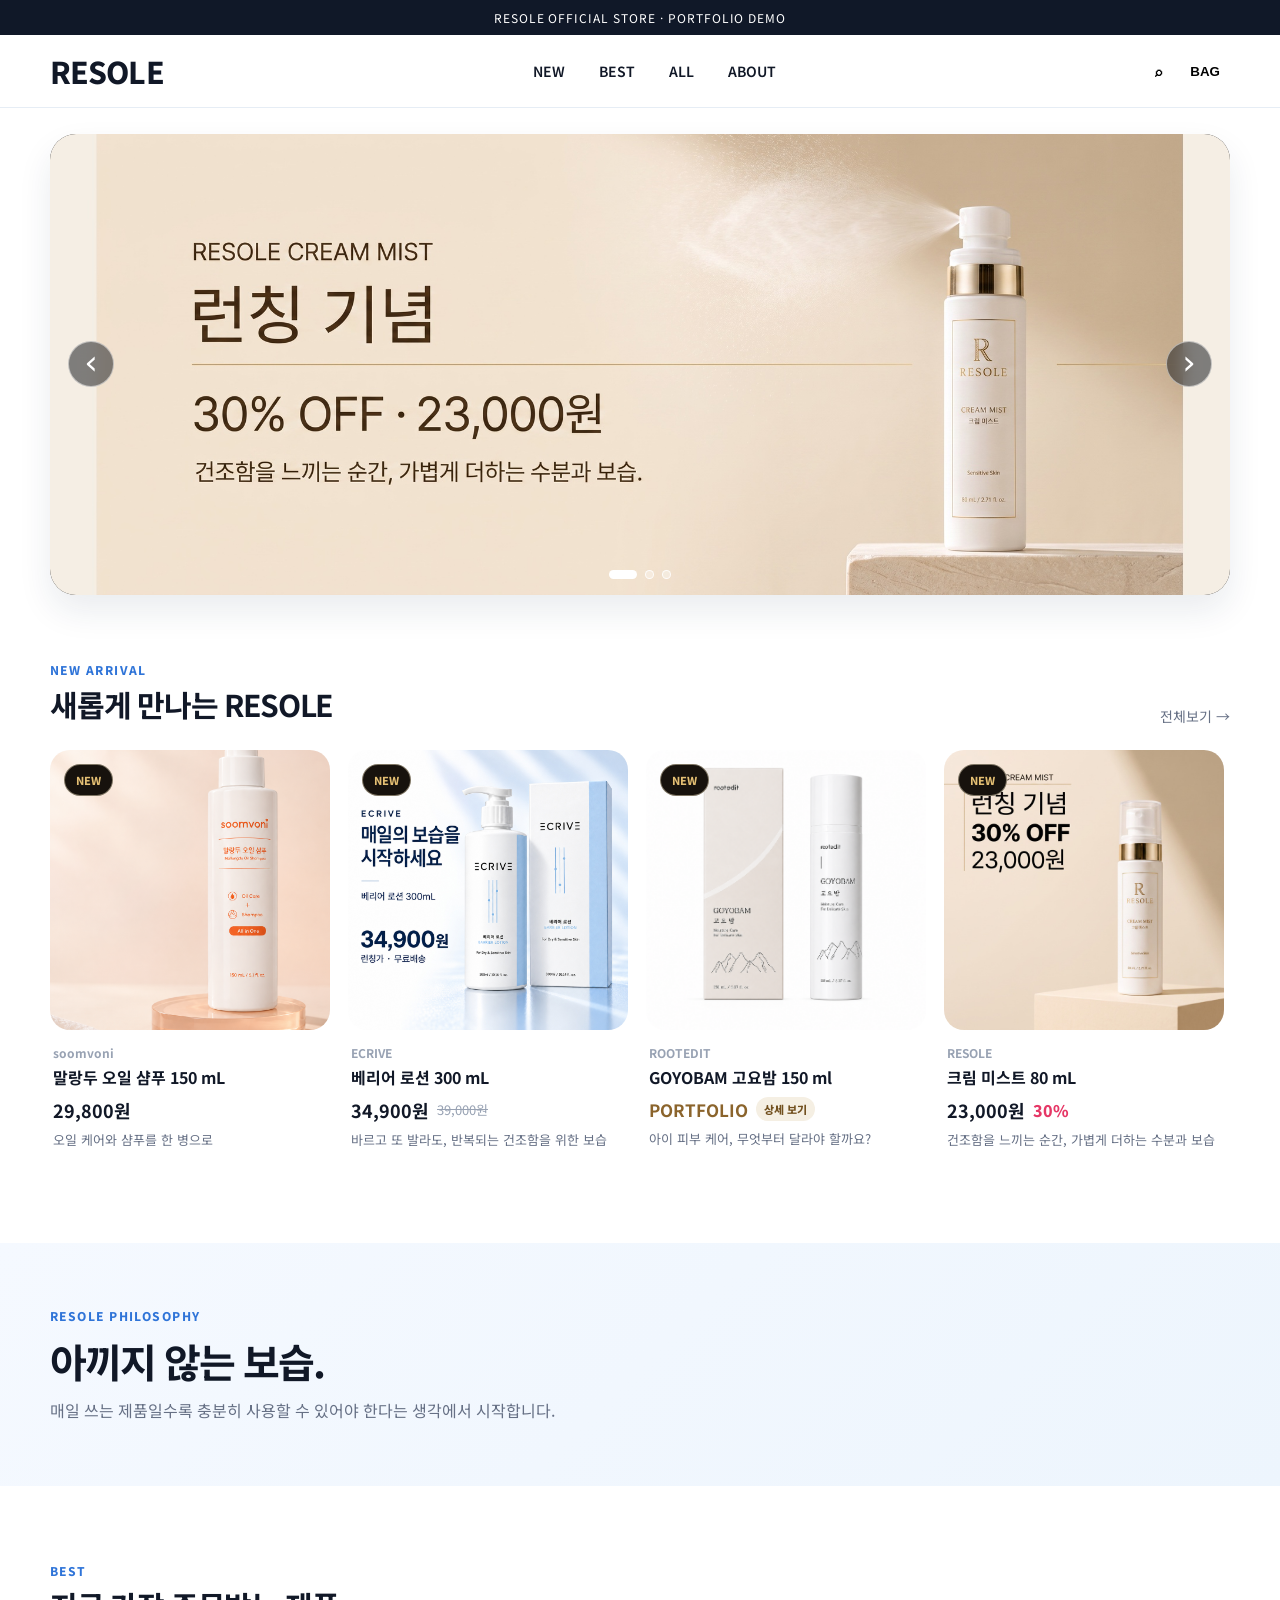
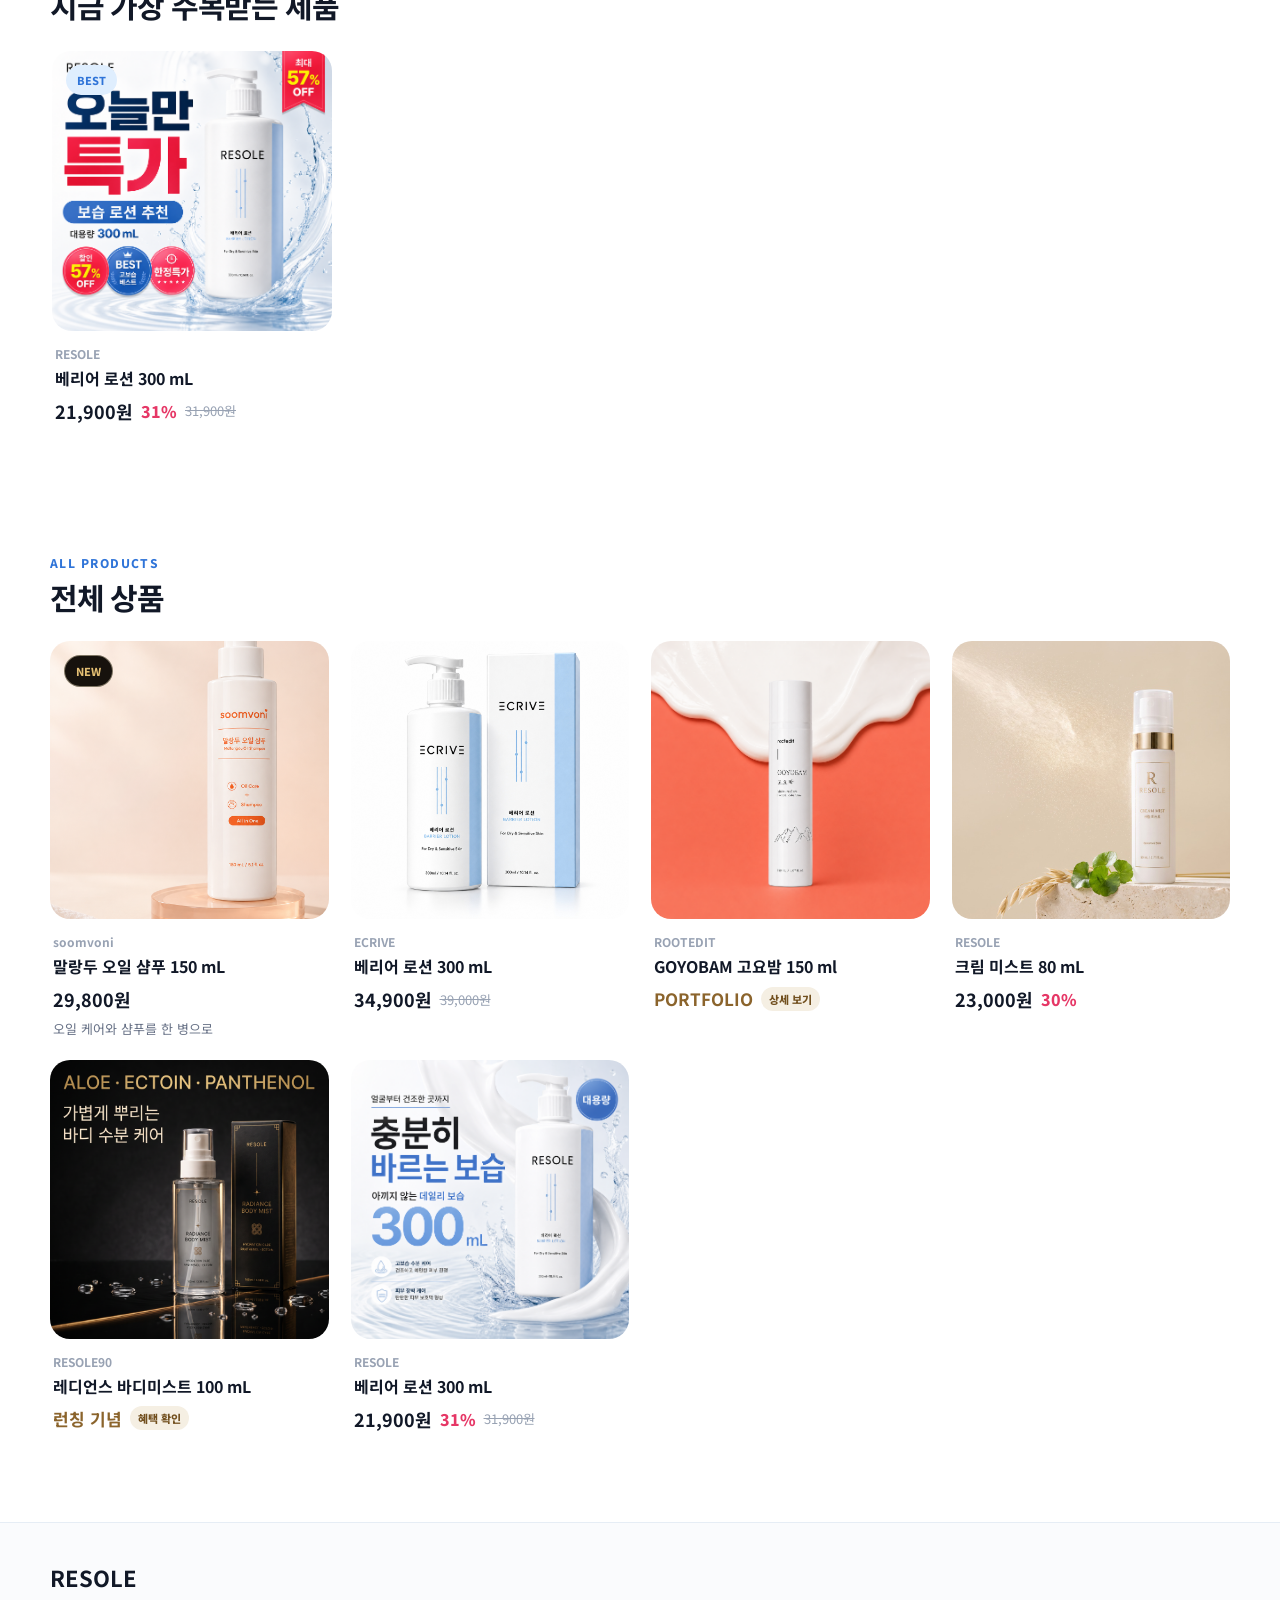
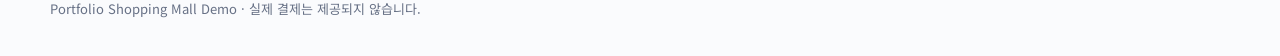
==== commit 06b809b7: "Publish approved Soomvoni R21 ten-page design" ====
--- a/resole-lotion-demo/index.html
+++ b/resole-lotion-demo/index.html
@@ -53,7 +53,7 @@
     <section id="new" class="store-section store-shell">
       <div class="store-section-head"><div><p class="section-kicker">NEW ARRIVAL</p><h2>새롭게 만나는 RESOLE</h2></div><a href="#all">전체보기 <span>→</span></a></div>
       <div class="product-rail" aria-label="신상품 목록">
-<article class="product-card"><a href="product/soomvoni-mallangdu.html?v=20261126-soomvoni-r9" class="product-image-wrap"><span class="card-badge mist">NEW</span><img src="assets/soomvoni-mallangdu/shop/t01.png?v=20261126-soomvoni-r9" alt="숨보니 말랑두 오일 샴푸 150 mL"></a><div class="product-card-body"><p class="product-brand">soomvoni</p><a href="product/soomvoni-mallangdu.html?v=20261126-soomvoni-r9" class="product-name">말랑두 오일 샴푸 150 mL</a><div class="product-price"><strong>29,800원</strong></div><p class="product-meta">오일 케어와 샴푸를 한 병으로</p></div></article>
+<article class="product-card"><a href="product/soomvoni-mallangdu.html?v=20261128-soomvoni-r21" class="product-image-wrap"><span class="card-badge mist">NEW</span><img src="assets/soomvoni-mallangdu/shop/hero-r21.png?v=20261128-soomvoni-r21" alt="숨보니 말랑두 오일 샴푸 150 mL"></a><div class="product-card-body"><p class="product-brand">soomvoni</p><a href="product/soomvoni-mallangdu.html?v=20261128-soomvoni-r21" class="product-name">말랑두 오일 샴푸 150 mL</a><div class="product-price"><strong>29,800원</strong></div><p class="product-meta">오일 케어와 샴푸를 한 병으로</p></div></article>
         <article class="product-card">
           <a href="product/ecrive-barrier-lotion.html?v=20261022-r2" class="product-image-wrap"><span class="card-badge mist">NEW</span><img src="assets/ecrive-barrier-lotion/shop/01-copy-launch.jpg?v=20260928-r1" alt="ECRIVE 베리어 로션 300 mL" /></a>
           <div class="product-card-body"><p class="product-brand">ECRIVE</p><a href="product/ecrive-barrier-lotion.html?v=20261022-r2" class="product-name">베리어 로션 300 mL</a><div class="product-price"><strong>34,900원</strong><del>39,000원</del></div><p class="product-meta">바르고 또 발라도, 반복되는 건조함을 위한 보습</p></div>
@@ -87,7 +87,7 @@
     <section id="all" class="store-section store-shell compact-bottom">
       <div class="store-section-head"><div><p class="section-kicker">ALL PRODUCTS</p><h2>전체 상품</h2></div></div>
       <div class="all-product-grid">
-<article class="product-card"><a href="product/soomvoni-mallangdu.html?v=20261126-soomvoni-r9" class="product-image-wrap"><span class="card-badge mist">NEW</span><img src="assets/soomvoni-mallangdu/shop/t01.png?v=20261126-soomvoni-r9" alt="숨보니 말랑두 오일 샴푸 150 mL"></a><div class="product-card-body"><p class="product-brand">soomvoni</p><a href="product/soomvoni-mallangdu.html?v=20261126-soomvoni-r9" class="product-name">말랑두 오일 샴푸 150 mL</a><div class="product-price"><strong>29,800원</strong></div><p class="product-meta">오일 케어와 샴푸를 한 병으로</p></div></article>
+<article class="product-card"><a href="product/soomvoni-mallangdu.html?v=20261128-soomvoni-r21" class="product-image-wrap"><span class="card-badge mist">NEW</span><img src="assets/soomvoni-mallangdu/shop/hero-r21.png?v=20261128-soomvoni-r21" alt="숨보니 말랑두 오일 샴푸 150 mL"></a><div class="product-card-body"><p class="product-brand">soomvoni</p><a href="product/soomvoni-mallangdu.html?v=20261128-soomvoni-r21" class="product-name">말랑두 오일 샴푸 150 mL</a><div class="product-price"><strong>29,800원</strong></div><p class="product-meta">오일 케어와 샴푸를 한 병으로</p></div></article>
         <article class="product-card"><a href="product/ecrive-barrier-lotion.html?v=20261022-r2" class="product-image-wrap"><img src="assets/ecrive-barrier-lotion/shop/06-image-main.jpg?v=20260928-r1" alt="ECRIVE 베리어 로션 300 mL" /></a><div class="product-card-body"><p class="product-brand">ECRIVE</p><a href="product/ecrive-barrier-lotion.html?v=20261022-r2" class="product-name">베리어 로션 300 mL</a><div class="product-price"><strong>34,900원</strong><del>39,000원</del></div></div></article>
         <article class="product-card"><a href="product/goyobam.html?v=20260908-r10" class="product-image-wrap"><img src="assets/goyobam/shop/thumb06.png?v=20260827-r1" alt="ROOTEDIT GOYOBAM 고요밤 150 ml" /></a><div class="product-card-body"><p class="product-brand">ROOTEDIT</p><a href="product/goyobam.html?v=20260908-r10" class="product-name">GOYOBAM 고요밤 150 ml</a><div class="product-availability"><strong>PORTFOLIO</strong><span>상세 보기</span></div></div></article>
         <article class="product-card"><a href="product/cream-mist.html" class="product-image-wrap"><img src="assets/cream-mist/shop/thumb05.jpg" alt="RESOLE 크림 미스트 80 mL" /></a><div class="product-card-body"><p class="product-brand">RESOLE</p><a href="product/cream-mist.html" class="product-name">크림 미스트 80 mL</a><div class="product-price"><strong>23,000원</strong><span>30%</span></div></div></article>
